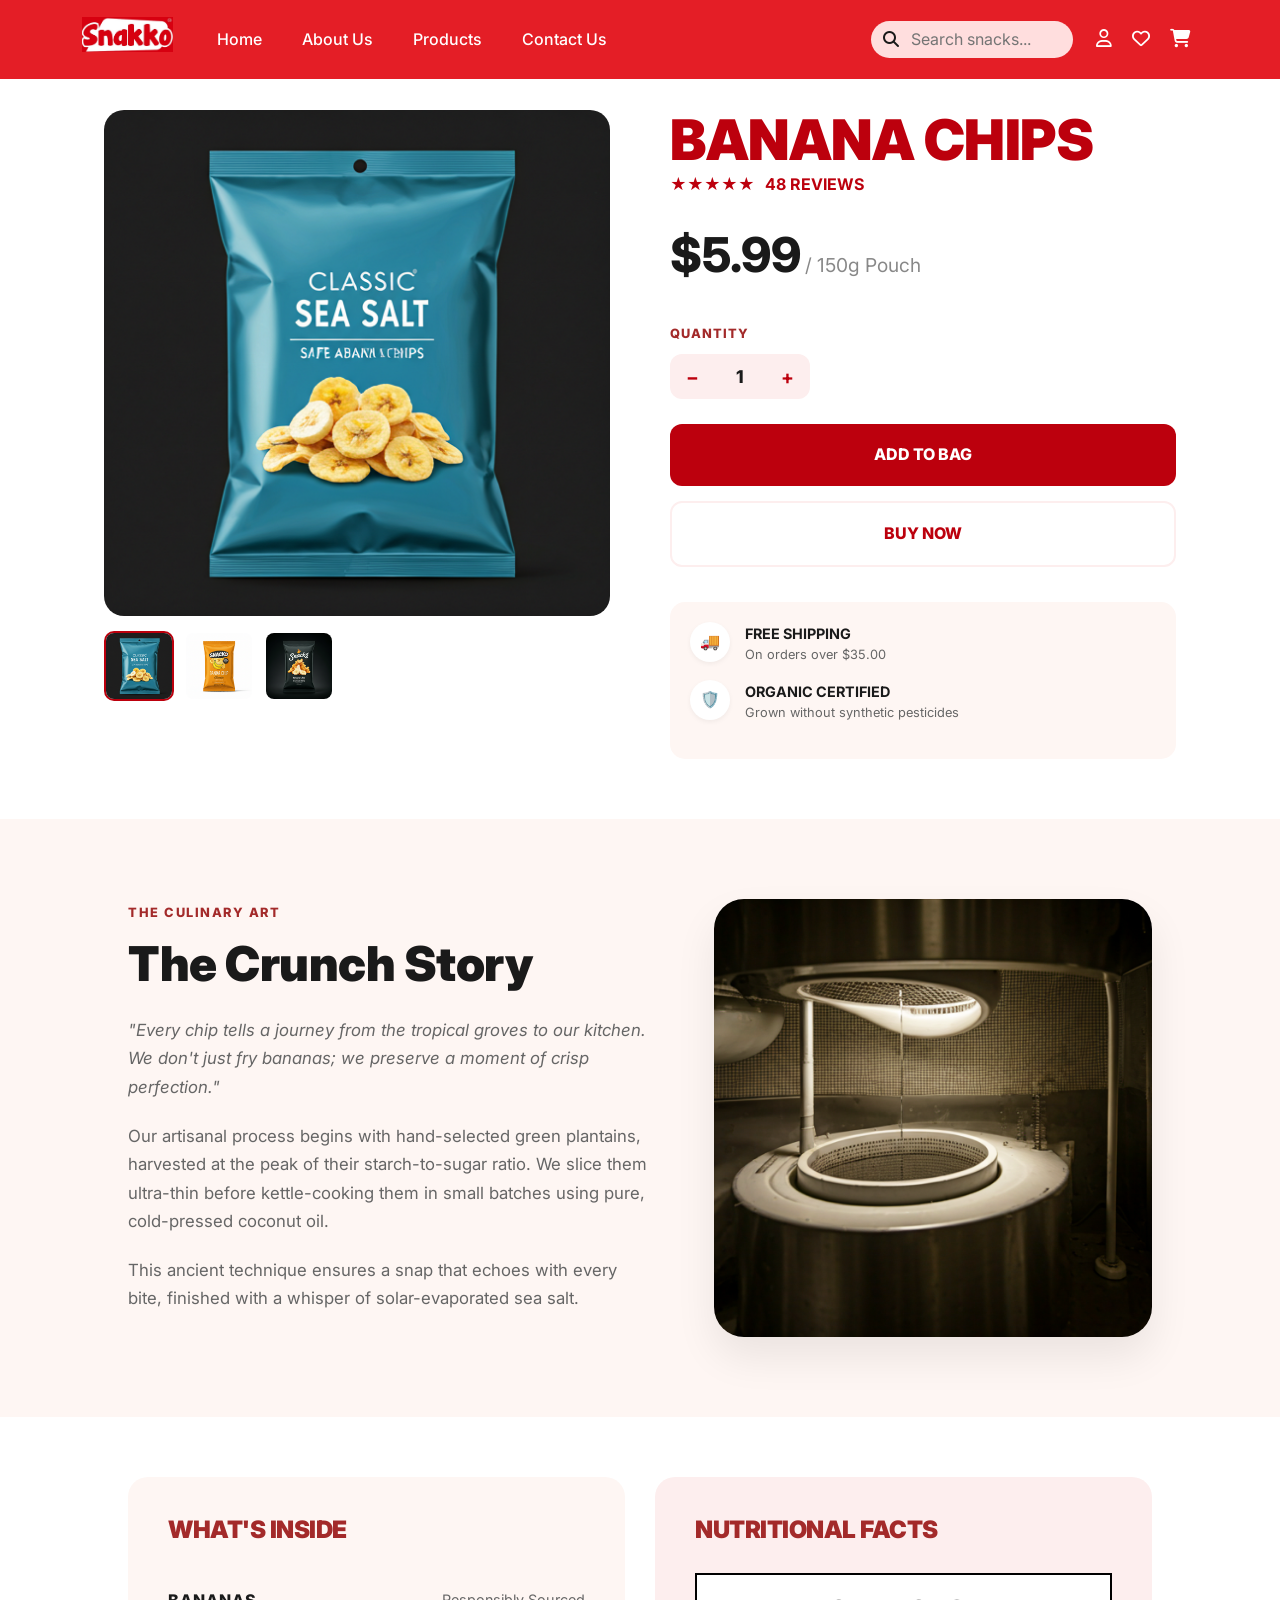
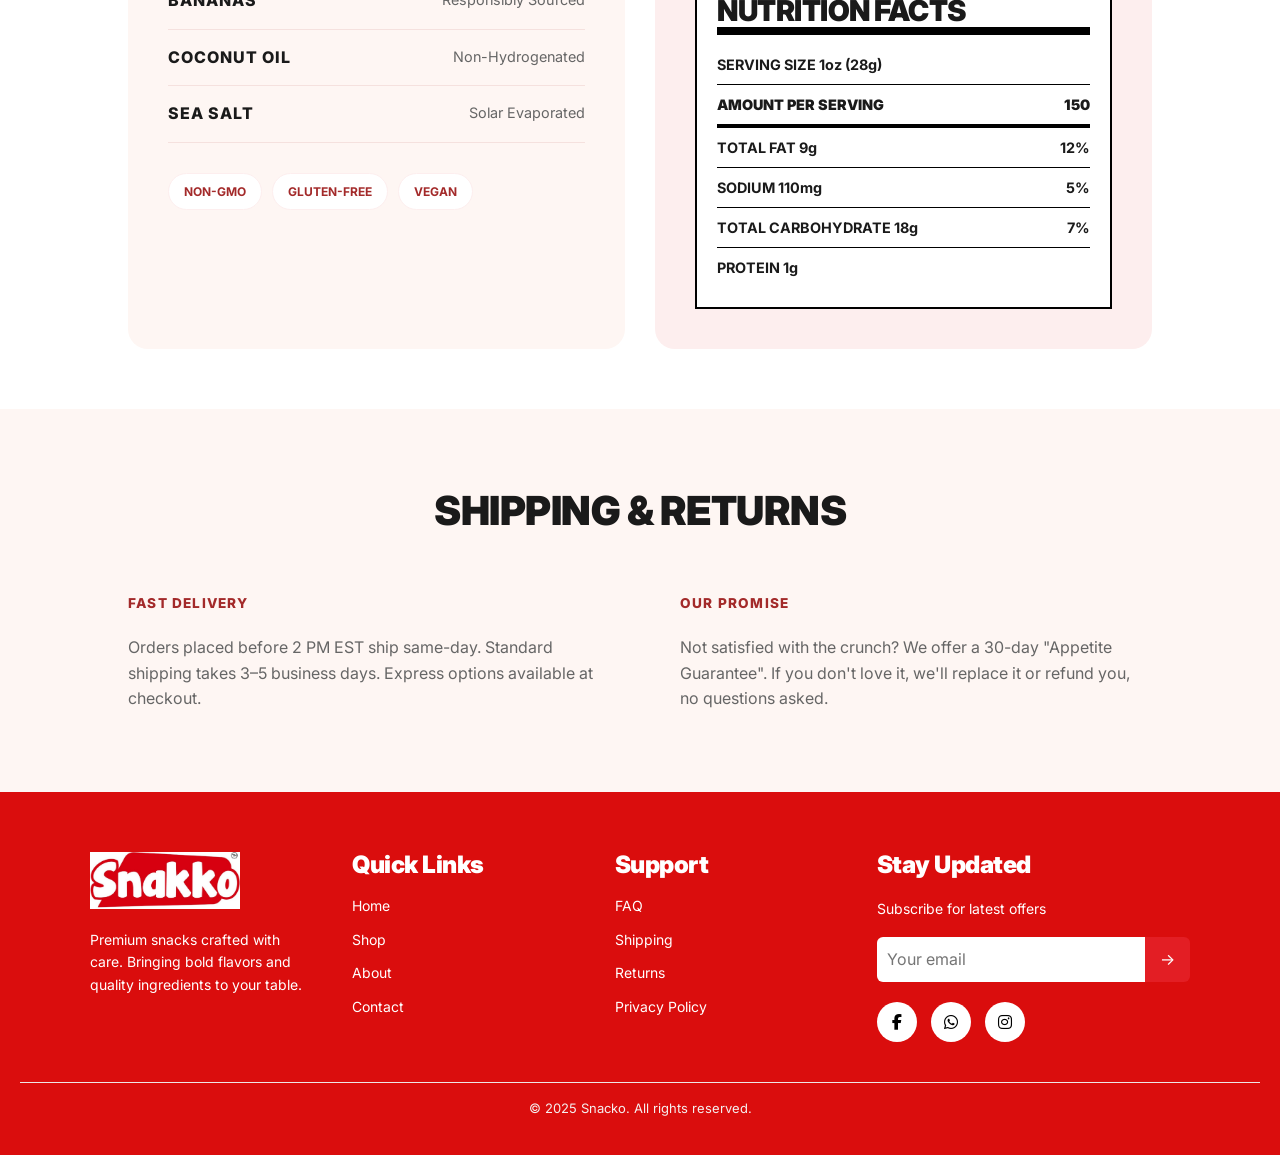
==== product_detail.html @ 6fa53e46 "first commit" ====
<!DOCTYPE html>
<html lang="en">
<head>
    <meta charset="UTF-8">
    <meta name="viewport" content="width=device-width, initial-scale=1.0">
    <title>Snacko</title>
    <link href="https://cdn.jsdelivr.net/npm/bootstrap@5.3.8/dist/css/bootstrap.min.css" rel="stylesheet"
        integrity="sha384-sRIl4kxILFvY47J16cr9ZwB07vP4J8+LH7qKQnuqkuIAvNWLzeN8tE5YBujZqJLB" crossorigin="anonymous">
          <!-- Bootstrap Icons -->
  <link
    rel="stylesheet"
    href="https://cdn.jsdelivr.net/npm/bootstrap-icons@1.11.3/font/bootstrap-icons.min.css"
  />
    <!-- Icons -->
  <link href="https://cdnjs.cloudflare.com/ajax/libs/font-awesome/6.5.0/css/all.min.css" rel="stylesheet">

  
  <link rel="stylesheet" href="https://cdnjs.cloudflare.com/ajax/libs/OwlCarousel2/2.3.4/assets/owl.carousel.min.css">
<link rel="stylesheet" href="https://cdnjs.cloudflare.com/ajax/libs/OwlCarousel2/2.3.4/assets/owl.theme.default.min.css">
        <link rel="stylesheet" href="css/prdt_detail.css">
         <link rel="stylesheet" href="css/nav.css">
</head>


<body>

<nav class="navbar navbar-expand-lg custom-navbar fixed-top">
  <div class="container d-flex align-items-center justify-content-between">

    <!-- Logo -->
    <a class="navbar-brand d-flex align-items-center" href="#">
      <img src="images/redlogo.jpeg" alt="Logo" class="logo">
    </a>

    <!-- Right Side (Mobile Icons + Search + Toggler) -->
    <div class="d-flex align-items-center gap-2">

      <!-- Mobile Search Icon -->
      <div class="mobile-search d-lg-none">
        <i class="fas fa-search" id="searchToggle"></i>
      </div>

      <!-- Icons (Mobile Only) -->
      <div class="icons d-flex d-lg-none align-items-center">
        <i class="far fa-user"></i>
        <i class="far fa-heart"></i>
        <div class="cart-icon">
          <i class="fas fa-shopping-cart"></i>
        </div>
      </div>

      <!-- Toggler -->
      <button class="navbar-toggler border-0 shadow-none p-0"
        type="button"
        data-bs-toggle="collapse"
        data-bs-target="#navbarContent">
        <i class="fas fa-bars text-white"></i>
      </button>

    </div>

    <!-- Menu -->
    <div class="collapse navbar-collapse justify-content-center" id="navbarContent">
      
      <ul class="navbar-nav mb-2 mb-lg-0 text-center">
        <li class="nav-item"><a class="nav-link" href="#">Home</a></li>
        <li class="nav-item"><a class="nav-link" href="#">About Us</a></li>
        <li class="nav-item"><a class="nav-link" href="#">Products</a></li>
        <li class="nav-item"><a class="nav-link" href="#">Contact Us</a></li>
      </ul>

      <!-- Desktop Right Section -->
      <div class="d-lg-flex d-none align-items-center right-section ms-auto">

        <div class="search-box">
          <i class="fas fa-search"></i>
          <input type="text" placeholder="Search snacks...">
        </div>

        <div class="icons">
          <i class="far fa-user"></i>
          <i class="far fa-heart"></i>
          
            <i class="fas fa-shopping-cart"></i>
          
        </div>

      </div>
    </div>

  </div>
</nav>

<!-- ✅ Mobile Search Box OUTSIDE NAVBAR -->
<div class="mobile-search-box" id="mobileSearchBox">
  <input type="text" placeholder="Search snacks...">
</div>









<section class="product-page" style="margin-top: 50px;">
  <div class="product-container">
    
    <div class="product-gallery">
      <div class="main-img-container">
        <img src="images/detail.png" alt="Banana Chips" id="mainImage">
      </div>
      <div class="thumbnail-bar">
        <img src="images/detail.png" alt="View 1" class="active" onclick="changeImage(this)">
        <img src="images/prdt.png" alt="View 2" onclick="changeImage(this)">
        <img src="images/prdt1.png" alt="View 3" onclick="changeImage(this)">
      </div>
    </div>

    <div class="product-details">
      <h1 class="brand-title">BANANA CHIPS</h1>
      
      <div class="rating-row">
        <div class="stars">★★★★★</div>
        <div class="review-text">48 REVIEWS</div>
      </div>

      <div class="price-row">
        <span class="price-val">$5.99</span>
        <span class="unit-val">/ 150g Pouch</span>
      </div>

      <div class="product-info">
  <div class="quantity-container">
    <label for="quantity">QUANTITY</label>
    <div class="quantity-selector">
      <button type="button" class="qty-btn minus" onclick="updateQty(-1)">−</button>
      <input type="number" id="quantity" value="1" min="1" readonly>
      <button type="button" class="qty-btn plus" onclick="updateQty(1)">+</button>
    </div>
  </div>

  
  
  </div>
      <div class="button-group">
        <button class="btn-primary">Add to Bag</button>
        <button class="btn-secondary">BUY NOW</button>
      </div>

      <div class="info-card">
        <div class="info-item">
          <div class="icon-circle">🚚</div>
          <div class="text-block">
            <span class="item-head">FREE SHIPPING</span>
            <p>On orders over $35.00</p>
          </div>
        </div>
        <div class="info-item">
          <div class="icon-circle">🛡️</div>
          <div class="text-block">
            <span class="item-head">ORGANIC CERTIFIED</span>
            <p>Grown without synthetic pesticides</p>
          </div>
        </div>
      </div>
    </div>

  </div>

 
</section>

<section class="crunch-story">
  <div class="crunch-container">
    
    <div class="crunch-text">
      <span class="label">THE CULINARY ART</span>
      <h2>The Crunch Story</h2>
      
      <p class="crunch-quote">
        "Every chip tells a journey from the tropical groves to our kitchen. We don't just fry bananas; we preserve a moment of crisp perfection."
      </p>
      
      <p>Our artisanal process begins with hand-selected green plantains, harvested at the peak of their starch-to-sugar ratio. We slice them ultra-thin before kettle-cooking them in small batches using pure, cold-pressed coconut oil.</p>
      
      <p>This ancient technique ensures a snap that echoes with every bite, finished with a whisper of solar-evaporated sea salt.</p>
    </div>

    <div class="crunch-image">
      <img src="images/detail1.png" alt="Artisanal kettle cooking process" class="story-img">
    </div>

  </div>
</section>





<section class="product-transparency">
  <div class="transparency-container">
    
    <div class="transparency-card ingredients-card">
      <h2 class="section-title">WHAT'S INSIDE</h2>
      
      <div class="ingredient-list">
        <div class="ingredient-item">
          <span class="ingredient-name">BANANAS</span>
          <span class="ingredient-desc">Responsibly Sourced</span>
        </div>
        <div class="ingredient-item">
          <span class="ingredient-name">COCONUT OIL</span>
          <span class="ingredient-desc">Non-Hydrogenated</span>
        </div>
        <div class="ingredient-item">
          <span class="ingredient-name">SEA SALT</span>
          <span class="ingredient-desc">Solar Evaporated</span>
        </div>
      </div>

      <div class="tag-group">
        <span class="tag">NON-GMO</span>
        <span class="tag">GLUTEN-FREE</span>
        <span class="tag">VEGAN</span>
      </div>
    </div>

    <div class="transparency-card nutrition-card">
      <h2 class="section-title">NUTRITIONAL FACTS</h2>
      
      <div class="nutrition-label">
        <h3>NUTRITION FACTS</h3>
        <div class="label-row main-row">
          <span>SERVING SIZE 1oz (28g)</span>
        </div>
        <div class="label-row line-thick">
          <strong>AMOUNT PER SERVING</strong>
          <strong>150</strong>
        </div>
        <div class="label-row">
          <span>TOTAL FAT 9g</span>
          <span>12%</span>
        </div>
        <div class="label-row">
          <span>SODIUM 110mg</span>
          <span>5%</span>
        </div>
        <div class="label-row">
          <span>TOTAL CARBOHYDRATE 18g</span>
          <span>7%</span>
        </div>
        <div class="label-row no-border">
          <span>PROTEIN 1g</span>
        </div>
      </div>
    </div>

  </div>
</section>
<section class="shipping-returns">
  <div class="sr-container">
    <h2 class="sr-main-title">SHIPPING & RETURNS</h2>
    
    <div class="sr-grid">
      <div class="sr-column">
        <span class="sr-label">FAST DELIVERY</span>
        <p>Orders placed before 2 PM EST ship same-day. Standard shipping takes 3–5 business days. Express options available at checkout.</p>
      </div>

      <div class="sr-column">
        <span class="sr-label">OUR PROMISE</span>
        <p>Not satisfied with the crunch? We offer a 30-day "Appetite Guarantee". If you don't love it, we'll replace it or refund you, no questions asked.</p>
      </div>
    </div>
  </div>
</section>






<footer class="footer">
  <div class="footer-container">

    <!-- BRAND -->
    <div class="footer-col">
  <img src="images/whitelogo.jpeg" alt="Snacko Logo" class="footer-logo">

  <p>
    Premium snacks crafted with care. Bringing bold flavors
    and quality ingredients to your table.
  </p>
</div>

    <!-- LINKS -->
    <div class="footer-col">
      <h4>Quick Links</h4>
      <ul>
        <li><a href="#">Home</a></li>
        <li><a href="#">Shop</a></li>
        <li><a href="#">About</a></li>
        <li><a href="#">Contact</a></li>
      </ul>
    </div>

    <!-- SUPPORT -->
    <div class="footer-col">
      <h4>Support</h4>
      <ul>
        <li><a href="#">FAQ</a></li>
        <li><a href="#">Shipping</a></li>
        <li><a href="#">Returns</a></li>
        <li><a href="#">Privacy Policy</a></li>
      </ul>
    </div>

    <!-- NEWSLETTER -->
    <div class="footer-col">
      <h4>Stay Updated</h4>
      <p>Subscribe for latest offers</p>

      <div class="footer-input">
        <input type="email" placeholder="Your email">
        <button>→</button>
      </div>

     <div class="socials">
  <a href="#"><i class="fab fa-facebook-f"></i></a>
  <a href="#"><i class="fab fa-whatsapp"></i></a>
  <a href="#"><i class="fab fa-instagram"></i></a>
</div>
    </div>

  </div>

  <!-- BOTTOM -->
  <div class="footer-bottom">
    <p>© 2025 Snacko. All rights reserved.</p>
  </div>
</footer>


<script src="https://cdn.jsdelivr.net/npm/bootstrap@5.3.2/dist/js/bootstrap.bundle.min.js"></script>
<script src="https://cdnjs.cloudflare.com/ajax/libs/jquery/3.6.0/jquery.min.js"></script>
<script src="https://cdnjs.cloudflare.com/ajax/libs/OwlCarousel2/2.3.4/owl.carousel.min.js"></script>
<script>
window.addEventListener("scroll", function () {
  const navbar = document.querySelector(".custom-navbar");
  navbar.classList.toggle("scrolled", window.scrollY > 50);
});



const searchToggle = document.getElementById("searchToggle");
const searchBox = document.getElementById("mobileSearchBox");

searchToggle.addEventListener("click", () => {
  searchBox.classList.toggle("active");
});

  

function changeImage(element) {
  // Update main image source
  document.getElementById('mainImage').src = element.src;
  
  // Remove 'active' class from all thumbnails
  let thumbs = document.querySelectorAll('.thumbnail-bar img');
  thumbs.forEach(img => img.classList.remove('active'));
  
  // Add 'active' class to clicked thumbnail
  element.classList.add('active');
}









function updateQty(change) {
  const qtyInput = document.getElementById('quantity');
  let currentVal = parseInt(qtyInput.value);
  
  let newVal = currentVal + change;
  
  // Prevent quantity from going below 1
  if (newVal >= 1) {
    qtyInput.value = newVal;
  }
}

</script>
</body>
</html>
---- css/prdt_detail.css ----
:root {
  --brand-red: #bc000d;
  --soft-pink: #fef6f3;
  --border-pink: #fdeeee;
}

.product-page {
  padding: 60px 5%;
  max-width: 1200px;
  margin: 0 auto;
  font-family: 'Inter', sans-serif;
}

.product-container {
  display: grid;
  grid-template-columns: 1fr 1fr;
  gap: 60px;
  align-items: start;
}

/* Gallery Styles */
.main-img-container img {
  width: 100%;
  border-radius: 20px;
}

.thumbnail-bar {
  display: flex;
  gap: 10px;
  margin-top: 15px;
}

.thumbnail-bar img {
  width: 70px;
  height: 70px;
  object-fit: cover;
  border-radius: 10px;
  cursor: pointer;
  border: 2px solid transparent;
}

.thumbnail-bar img.active {
  border-color: var(--brand-red);
}

/* Info Styles */
.brand-title {
  color: var(--brand-red);
  font-size: 3.5rem;
  font-weight: 900;
  margin: 0;
}

.rating-row {
  display: flex;
  gap: 10px;
  color: var(--brand-red);
  font-weight: 700;
  margin-bottom: 20px;
}

.price-row {
  margin-bottom: 30px;
}

.price-val {
  font-size: 3rem;
  font-weight: 800;
}

.unit-val {
  color: #888;
  font-size: 1.2rem;
}

/* Buttons */
.button-group {
  display: flex;
  flex-direction: column;
  gap: 15px;
  margin-bottom: 35px;
}

.btn-primary, .btn-secondary {
  padding: 18px;
  border-radius: 12px;
  font-weight: 800;
  font-size: 1rem;
  text-transform: uppercase;
  cursor: pointer;
  transition: 0.2s;
}

.btn-primary {
  background: var(--brand-red);
  color: #fff;
  border: none;
}

.btn-secondary {
  background: transparent;
  color: var(--brand-red);
  border: 2px solid var(--border-pink);
}

/* Info Card */
.info-card {
  background: var(--soft-pink);
  padding: 20px;
  border-radius: 15px;
}

.info-item {
  display: flex;
  gap: 15px;
  margin-bottom: 15px;
}

.icon-circle {
  width: 40px;
  height: 40px;
  background: #fff;
  border-radius: 50%;
  display: flex;
  align-items: center;
  justify-content: center;
  box-shadow: 0 2px 5px rgba(0,0,0,0.05);
}

.item-head {
  font-weight: 700;
  font-size: 0.9rem;
  display: block;
}

.text-block p {
  margin: 0;
  font-size: 0.8rem;
  color: #666;
}


/* --- MOBILE RESPONSIVE --- */
@media (max-width: 850px) {
  .product-container {
    grid-template-columns: 1fr;
    gap: 30px;
  }
  
  .brand-title {
    font-size: 2.5rem;
    text-align: center;
  }

  .price-row, .rating-row {
    justify-content: center;
    display: flex;
  }

  .thumbnail-bar {
    justify-content: center;
  }
}


.quantity-container {
  margin-bottom: 25px;
}

.quantity-container label {
  display: block;
  font-size: 0.8rem;
  font-weight: 800;
  color: #a32a2a; /* Matching brand red */
  margin-bottom: 10px;
  letter-spacing: 1px;
}

.quantity-selector {
  display: flex;
  align-items: center;
  background: #fdeeee; /* Soft pink background */
  width: fit-content;
  border-radius: 12px;
  overflow: hidden;
}

.qty-btn {
  background: transparent;
  border: none;
  width: 45px;
  height: 45px;
  font-size: 1.2rem;
  font-weight: 700;
  cursor: pointer;
  color: #bc000d;
  transition: background 0.2s;
}

.qty-btn:hover {
  background: rgba(188, 0, 13, 0.05);
}

.quantity-selector input {
  width: 50px;
  border: none;
  background: transparent;
  text-align: center;
  font-size: 1.1rem;
  font-weight: 800;
  color: #1a1a1a;
  outline: none;
  /* Hide arrows */
  -moz-appearance: textfield;
}

.quantity-selector input::-webkit-outer-spin-button,
.quantity-selector input::-webkit-inner-spin-button {
  -webkit-appearance: none;
  margin: 0;
}

/* Mobile Alignment */
@media (max-width: 850px) {
  .quantity-container {
    display: flex;
    flex-direction: column;
    align-items: center;
  }
}
















.crunch-story {
  background-color: #fef6f3; /* Matching the brand's light blush background */
  padding: 80px 10%;
  font-family: 'Inter', sans-serif;
}

.crunch-container {
  display: flex;
  align-items: center;
  gap: 60px;
}

/* TEXT SIDE */
.crunch-text {
  flex: 1.2; /* Text takes slightly more space */
}

.label {
  color: #a32a2a;
  font-weight: 800;
  font-size: 0.8rem;
  letter-spacing: 1.5px;
  display: block;
  margin-bottom: 15px;
  text-transform: uppercase;
}

.crunch-text h2 {
  font-size: 3rem;
  font-weight: 900;
  color: #1a1a1a;
  margin-bottom: 25px;
}

.crunch-quote {
  font-style: italic;
  font-size: 1.1rem;
  line-height: 1.6;
  color: #444;
  margin-bottom: 25px;
  padding-left: 0; /* Aligning with the image design */
}

.crunch-text p {
  color: #666;
  line-height: 1.7;
  margin-bottom: 20px;
  font-size: 1.05rem;
}

/* IMAGE SIDE */
.crunch-image {
  flex: 1;
}

.story-img {
  width: 100%;
  border-radius: 30px; /* Large rounded corners from the image */
  display: block;
  box-shadow: 0 20px 40px rgba(0,0,0,0.08);
}

/* --- RESPONSIVE DESIGN --- */

@media (max-width: 992px) {
  .crunch-container {
    flex-direction: column-reverse; /* Stacks image on TOP of text for mobile */
    gap: 40px;
    text-align: center;
  }

  .crunch-text h2 {
    font-size: 2.5rem;
  }
}

@media (max-width: 576px) {
  .crunch-story {
    padding: 60px 20px;
  }

  .crunch-text h2 {
    font-size: 2rem;
  }
  
  .story-img {
    border-radius: 20px;
  }
}














.product-transparency {
  background-color: #fff;
  padding: 60px 10%;
  font-family: 'Inter', sans-serif;
}

.transparency-container {
  display: grid;
  grid-template-columns: 1fr 1fr;
  gap: 30px;
}

.transparency-card {
  padding: 40px;
  border-radius: 20px;
}

.ingredients-card {
  background-color: #fef6f3; /* Light blush from image */
}

.nutrition-card {
  background-color: #fdeeee; /* Slightly darker pink from image */
}

.section-title {
  color: #a32a2a;
  font-size: 1.5rem;
  font-weight: 900;
  margin-bottom: 30px;
}

/* Ingredients List Styles */
.ingredient-item {
  display: flex;
  justify-content: space-between;
  padding: 15px 0;
  border-bottom: 1px solid rgba(163, 42, 42, 0.1);
}

.ingredient-name {
  font-weight: 800;
  letter-spacing: 1px;
}

.ingredient-desc {
  color: #666;
  font-size: 0.9rem;
}

.tag-group {
  margin-top: 30px;
  display: flex;
  gap: 10px;
}

.tag {
  background: white;
  color: #a32a2a;
  padding: 8px 15px;
  border-radius: 20px;
  font-size: 0.75rem;
  font-weight: 700;
  border: 1px solid #fdeeee;
}

/* Nutrition Label Styles */
.nutrition-label {
  background: white;
  border: 2px solid #000;
  padding: 20px;
  font-family: 'Helvetica', sans-serif; /* Classic label font */
}

.nutrition-label h3 {
  font-size: 1.8rem;
  font-weight: 900;
  margin: 0 0 10px 0;
  border-bottom: 8px solid #000;
}

.label-row {
  display: flex;
  justify-content: space-between;
  padding: 8px 0;
  border-bottom: 1px solid #000;
  font-size: 0.9rem;
  font-weight: 700;
}

.line-thick { border-bottom-width: 4px; }
.no-border { border-bottom: none; }

/* RESPONSIVE DESIGN */
@media (max-width: 992px) {
  .transparency-container {
    grid-template-columns: 1fr;
  }
}

@media (max-width: 576px) {
  .product-transparency {
    padding: 40px 15px;
  }
  
  .transparency-card {
    padding: 25px;
  }

  .tag-group {
    flex-wrap: wrap;
  }
}











.shipping-returns {
  background-color: #fef6f3; /* Matching the soft brand background */
  padding: 80px 10%;
  font-family: 'Inter', sans-serif;
  text-align: center;
}

.sr-container {
  max-width: 1100px;
  margin: 0 auto;
}

.sr-main-title {
  font-size: 2.5rem;
  font-weight: 900;
  color: #1a1a1a;
  margin-bottom: 60px;
  letter-spacing: -0.5px;
}

.sr-grid {
  display: grid;
  grid-template-columns: 1fr 1fr;
  gap: 80px; /* Generous space between columns */
  text-align: left; /* Text remains left-aligned inside columns */
}

.sr-label {
  color: #a32a2a; /* Brand Red */
  font-weight: 800;
  font-size: 0.85rem;
  letter-spacing: 1.2px;
  display: block;
  margin-bottom: 20px;
  text-transform: uppercase;
}

.sr-column p {
  color: #666;
  line-height: 1.6;
  font-size: 1rem;
  margin: 0;
}

/* --- RESPONSIVE DESIGN --- */

@media (max-width: 992px) {
  .sr-grid {
    gap: 40px;
  }
  
  .sr-main-title {
    font-size: 2rem;
  }
}

@media (max-width: 768px) {
  .shipping-returns {
    padding: 60px 20px;
  }

  .sr-grid {
    grid-template-columns: 1fr; /* Stack columns on mobile */
    gap: 40px;
    text-align: center; /* Center text on mobile for better balance */
  }

  .sr-main-title {
    margin-bottom: 40px;
  }
}
---- css/nav.css ----
/* Import Inter from Google Fonts */
@import url('https://fonts.googleapis.com/css2?family=Inter:wght@400;500;600;700;800;900&display=swap');

/* Apply to the entire project */
* {
  margin: 0;
  padding: 0;
  box-sizing: border-box;
  font-family: 'Inter', sans-serif; /* This makes all text use the same font */
  -webkit-font-smoothing: antialiased;
  -moz-osx-font-smoothing: grayscale;
}

/* Base styles for standard elements to ensure consistency */
body {
  line-height: 1.6;
  color: #1a1a1a;
  background-color: #ffffff;
}

h1, h2, h3, h4, h5, h6 {
  font-weight: 900; /* Keeps your headings bold and punchy like the brand */
  line-height: 1.1;
  letter-spacing: -0.5px;
}

a {
  text-decoration: none;
  color: inherit;
  font-family: 'Inter', sans-serif;
}

button, input, textarea, select {
  font-family: 'Inter', sans-serif; /* Prevents browsers from using default fonts in forms */
}


/* Navbar Background */
.custom-navbar {
  background-color: #e41e26;
  padding: 12px 0;
  z-index: 999;

  transition: all 0.3s ease; /* smooth transition */
}

/* Add glass + shadow on scroll */
.custom-navbar.scrolled {
  background-color: rgba(228, 30, 38, 0.95);
  backdrop-filter: blur(8px);
  box-shadow: 0 4px 20px rgba(0,0,0,0.15);
}

/* Logo */
.logo {
  height: 35px;
  margin-right: 8px;
  transition: transform 0.3s ease;
}

.logo:hover {
  transform: scale(1.05);
}

.logo-text {
  color: #fff;
  font-weight: 600;
  font-size: 18px;
}

/* Menu Links */
.navbar-nav .nav-link {
  color: #fff;
  margin: 0 12px;
  font-weight: 500;
  position: relative;
  transition: all 0.3s ease;
}

/* Smooth underline animation */
.navbar-nav .nav-link::after {
  content: "";
  position: absolute;
  width: 0%;
  height: 1px;
  background: #fff;
  left: 0;
  bottom: -2px;
  transition: width 0.2s ease;
}

.navbar-nav .nav-link:hover::after {
  width: 100%;
}

.navbar-nav .nav-link:hover {
  opacity: 0.85;
}

/* Active */
.navbar-nav .nav-link.active::after {
  width: 30%;
  left: 50%;
  transform: translateX(-50%)
}

/* Search Box */
.search-box {
  background: #ffdede;
  border-radius: 25px;
  padding: 6px 12px;
  align-items: center;
  margin-right: 15px;

  transition: all 0.3s ease;
}

.search-box:hover {
  background: rgba(255,255,255,0.3);
}

.search-box input {
  border: none;
  outline: none;
  background: transparent;
  color: #fff;
  margin-left: 8px;
  width: 150px;
}

/* Icons */
.icons i {
  color: #fff;
  margin: 0 8px;
  font-size: 18px;
  cursor: pointer;
  transition: all 0.3s ease;
}

.icons i:hover {
  transform: translateY(-2px) scale(1.1);
  color: #ffdede;
}

/* Cart Badge */
.cart-icon {
  position: relative;
}

.cart-icon .badge {
  position: absolute;
  top: -8px;
  right: -8px;
  background: #fff;
  color: #e41e26;
  font-size: 10px;
  border-radius: 50%;
  padding: 3px 6px;

  animation: pulse 2s infinite;
}

/* Badge pulse animation */
@keyframes pulse {
  0% { transform: scale(1); }
  50% { transform: scale(1.2); }
  100% { transform: scale(1); }
}

/* Toggler animation */
.navbar-toggler {
  transition: transform 0.3s ease;
}

.navbar-toggler:hover {
  transform: rotate(90deg);
}

/* Mobile Styles */
@media (max-width: 991px) {
  .search-box {
    display: none;
  }

  .navbar-collapse {
    background: #e41e26;
    padding: 15px;
    border-radius: 10px;
    margin-top: 10px;

    animation: slideDown 0.3s ease;
  }

  .navbar-nav .nav-link {
    margin: 10px 0;
  }

  .icons i {
    font-size: 16px;
    margin: 0 5px;
  }

  .cart-icon .badge {
    font-size: 9px;
    padding: 2px 5px;
  }
}

/* Mobile dropdown animation */
@keyframes slideDown {
  from {
    opacity: 0;
    transform: translateY(-10px);
  }
  to {
    opacity: 1;
    transform: translateY(0);
  }
}







/* Mobile Search Box */
.mobile-search-box {
  position: fixed;
  top: 70px;
  left: 0;
  width: 100%;
  background: #e41e26;
  padding: 10px 15px;

  transform: translateY(-100%);
  transition: 0.3s ease;
  z-index: 998;
}

.mobile-search-box input {
  width: 100%;
  padding: 10px;
  border-radius: 8px;
  border: none;
  outline: none;
}

/* Show class */
.mobile-search-box.active {
  transform: translateY(0);
}

/* Icon */
.mobile-search i {
  color: #fff;
  font-size: 18px;
  cursor: pointer;
}
.footer-logo {
  max-width: 150px;
  height: auto;
}









/* FOOTER */
.footer {
  background: #da0d0d;
  color: #161616;
  padding: 60px 20px 20px;
}

/* CONTAINER */
.footer-container {
  display: grid;
  grid-template-columns: repeat(4, 1fr);
  gap: 40px;
  max-width: 1100px;
  margin: auto;
}

/* LOGO */
.logo {
  color: #fff;
  font-size: 22px;
  margin-bottom: 10px;
}

/* TEXT */
.footer-col p {
  font-size: 14px;
  color: #fff;
  line-height: 1.6;
  margin-top: 20px;
}

/* HEADINGS */
.footer-col h4 {
  color: #fff;
  margin-bottom: 15px;
}

/* LINKS */
.footer-col ul {
  list-style: none;
  padding: 0;
}

.footer-col ul li {
  margin-bottom: 8px;
}

.footer-col ul li a {
  text-decoration: none;
  color: #fff;
  font-size: 14px;
  transition: 0.3s;
}

.footer-col ul li a:hover {
  color: #070707;
}

/* INPUT */
.footer-input {
  display: flex;
  margin-top: 10px;
}

.footer-input input {
  padding: 10px;
  border: none;
  outline: none;
  flex: 1;
  border-radius: 6px 0 0 6px;
}

.footer-input button {
  background: #e31e24;
  color: #fff;
  border: none;
  padding: 0 15px;
  border-radius: 0 6px 6px 0;
  cursor: pointer;
}

/* SOCIAL */
.socials a {
  margin-top: 20px;
  display: inline-flex;
  align-items: center;
  justify-content: center;
  width: 40px;
  height: 40px;
  background: #fff;
  border-radius: 50%;
  color: #000;
  margin-right: 10px;
  font-size: 16px;
  transition: 0.3s;
}

.socials a:hover {
  background: #e31e24;
  transform: translateY(-3px);
}
/* BOTTOM */
.footer-bottom {
  text-align: center;
  margin-top: 40px;
  border-top: 1px solid #eee7e7;
  padding-top: 15px;
  font-size: 13px;
  color: #f5efef;
}

/* ===================== */
/* TABLET */
/* ===================== */
@media (max-width: 992px) {
  .footer-container {
    grid-template-columns: repeat(2, 1fr);
  }
}

/* ===================== */
/* MOBILE */
/* ===================== */
@media (max-width: 576px) {
  .footer-container {
    grid-template-columns: 1fr;
    text-align: center;
  }

  .footer-input {
    justify-content: center;
  }

  .footer-input input {
    border-radius: 6px 0 0 6px;
  }

  .socials {
    justify-content: center;
  }
}
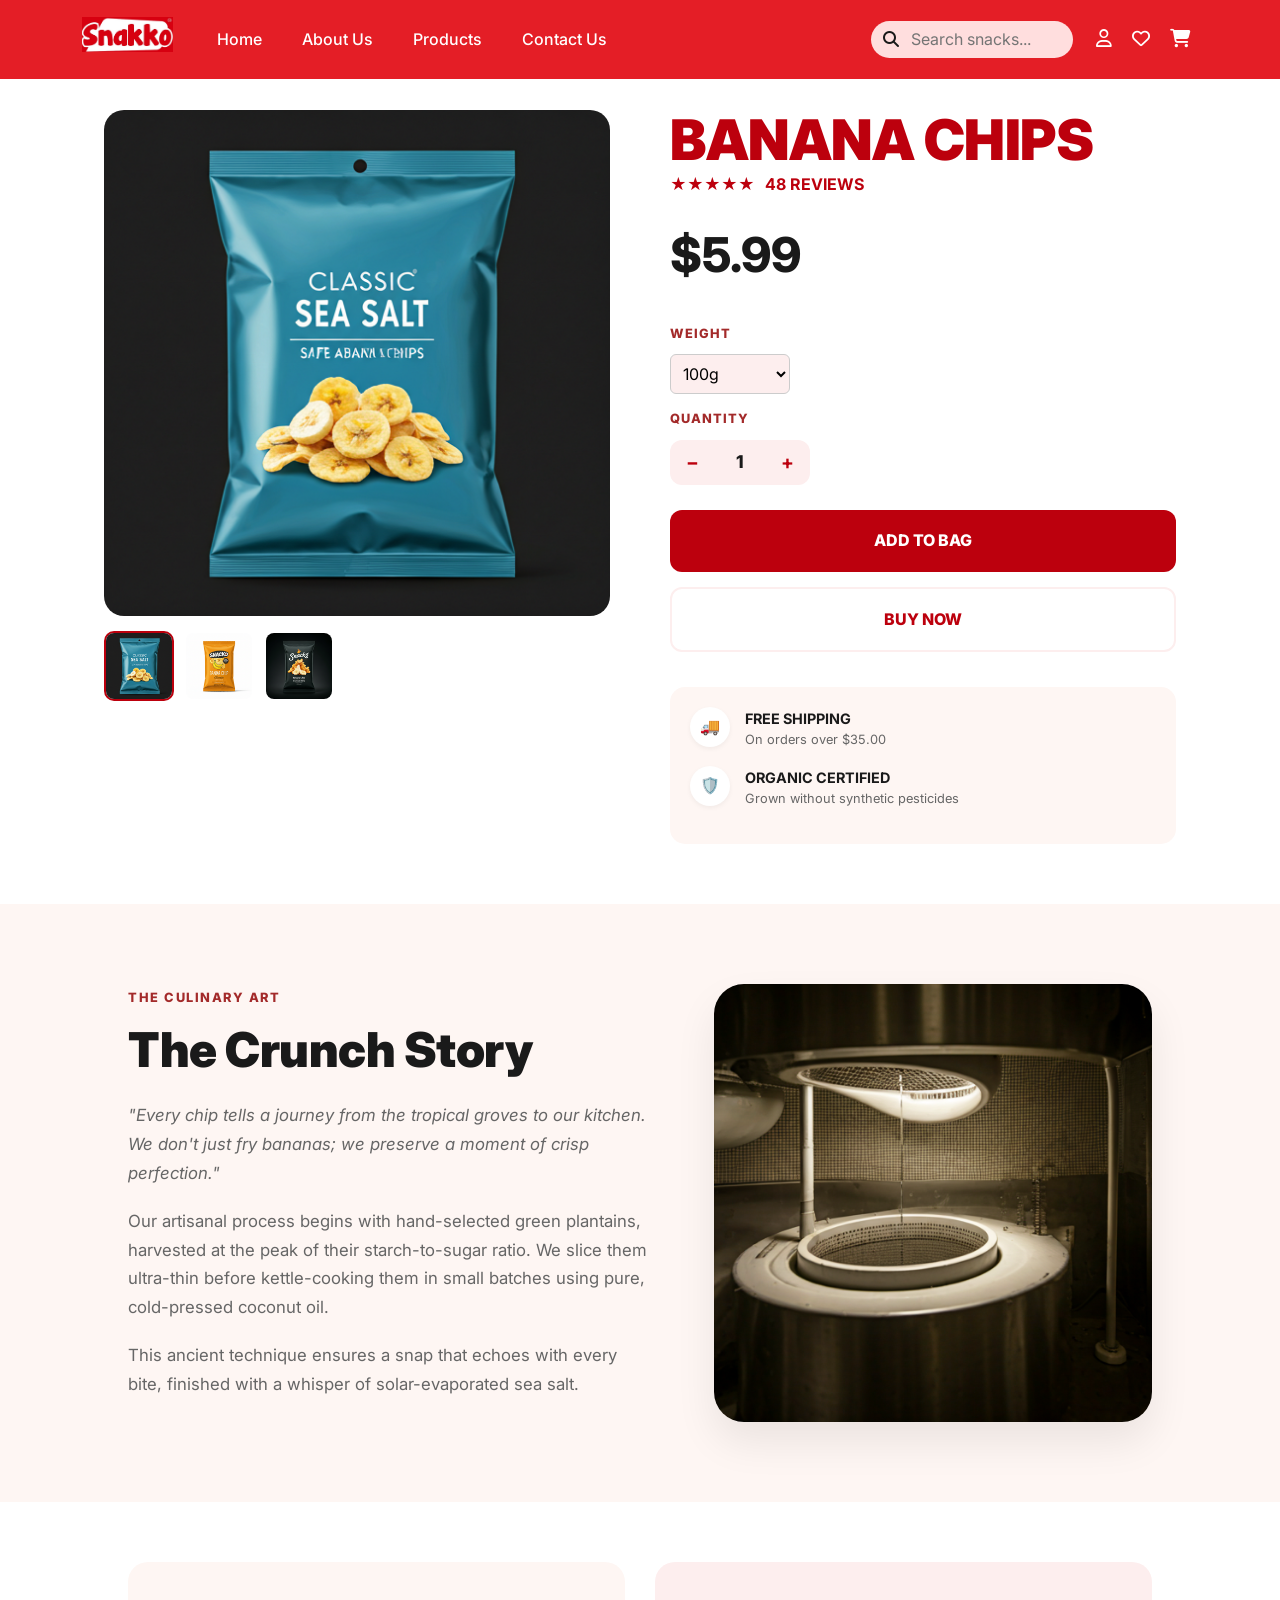
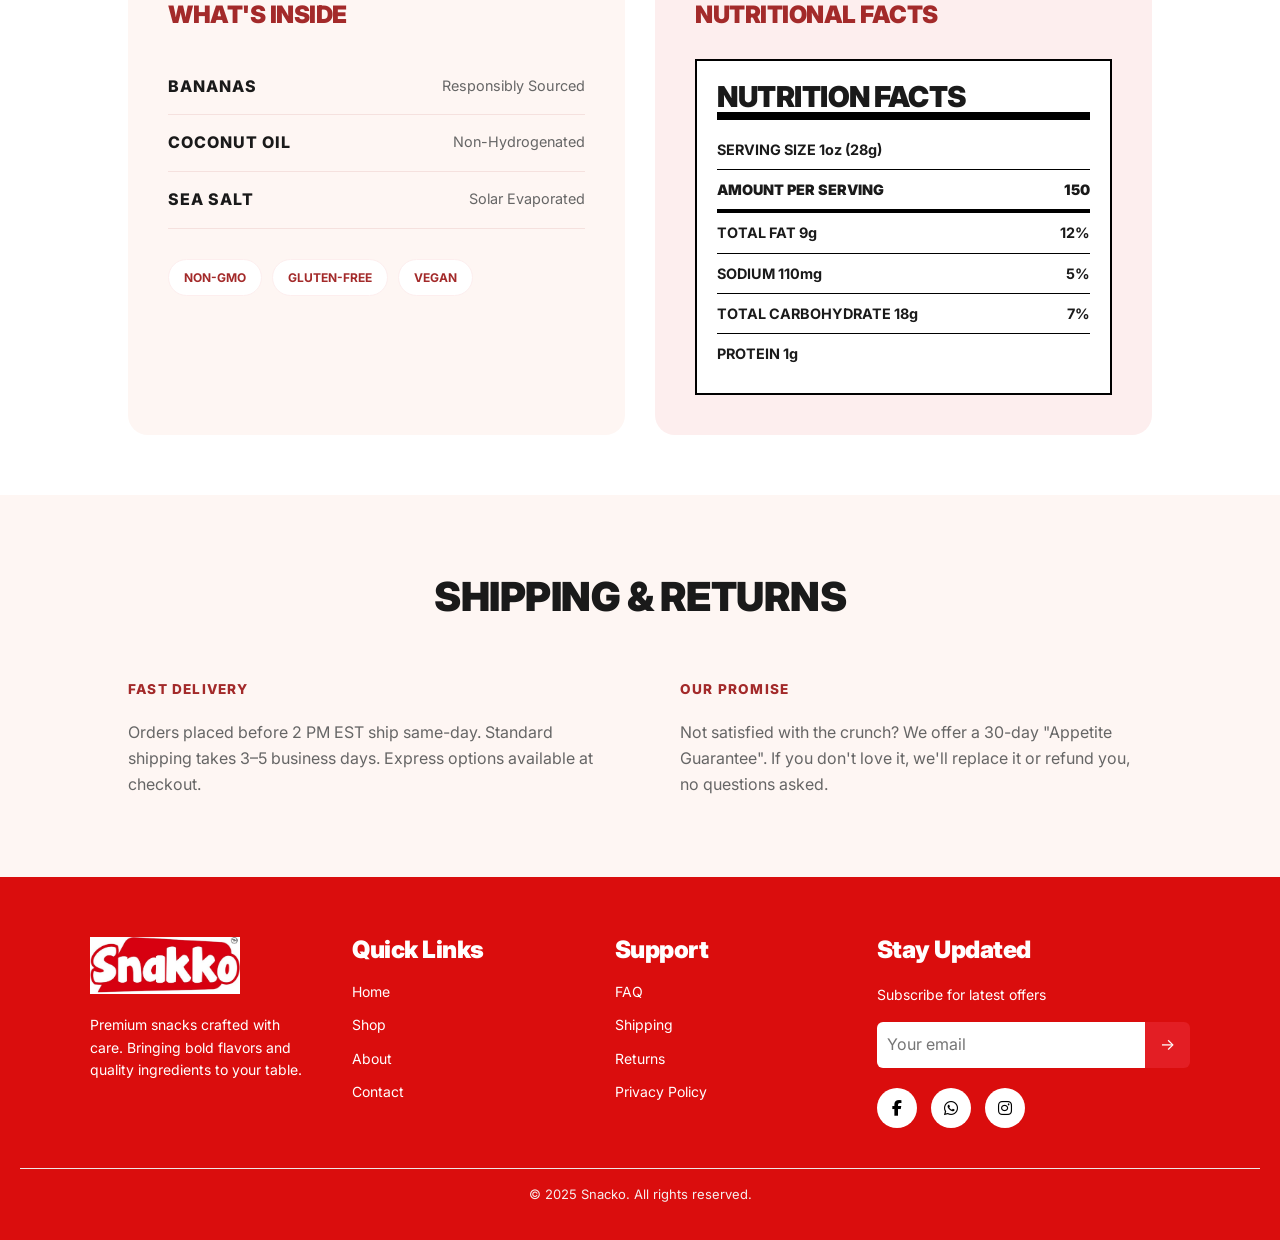
==== commit 155778c5: "updated files" ====
--- a/product_detail.html
+++ b/product_detail.html
@@ -118,7 +118,7 @@
       </div>
     </div>
 
-    <div class="product-details">
+<div class="product-details">
       <h1 class="brand-title">BANANA CHIPS</h1>
       
       <div class="rating-row">
@@ -128,8 +128,18 @@
 
       <div class="price-row">
         <span class="price-val">$5.99</span>
-        <span class="unit-val">/ 150g Pouch</span>
-      </div>
+        
+      </div>
+
+       <div class="weight-container">
+    <label for="weight">WEIGHT</label>
+    <select id="weight" class="weight-select">
+      <option value="100">100g</option>
+      <option value="250">250g</option>
+      <option value="500">500g</option>
+      <option value="1000">1kg</option>
+    </select>
+  </div>
 
       <div class="product-info">
   <div class="quantity-container">
--- a/css/prdt_detail.css
+++ b/css/prdt_detail.css
@@ -541,4 +541,62 @@
   .sr-main-title {
     margin-bottom: 40px;
   }
+}
+
+
+
+
+
+
+
+
+
+
+
+
+
+.weight-container {
+  margin-bottom: 15px;
+}
+
+.weight-container label {
+  
+  margin-bottom: 5px;
+  display: block;
+  font-size: 0.8rem;
+  font-weight: 800;
+  color: #a32a2a; /* Matching brand red */
+  margin-bottom: 10px;
+  letter-spacing: 1px;
+}
+
+.weight-select {
+  width: 120px;
+  padding: 8px;
+  border-radius: 6px;
+  border: 1px solid #ccc;
+  cursor: pointer;
+
+display: flex;
+  align-items: center;
+  background: #fdeeee; /* Soft pink background */
+  
+
+}
+
+
+
+@media (max-width: 768px) {
+
+  .weight-container {
+    display: flex;
+    flex-direction: column;
+    align-items: center;
+    text-align: center;
+  }
+
+  .weight-select {
+    margin: 0 auto;
+  }
+
 }
--- a/css/nav.css
+++ b/css/nav.css
@@ -167,14 +167,7 @@
   100% { transform: scale(1); }
 }
 
-/* Toggler animation */
-.navbar-toggler {
-  transition: transform 0.3s ease;
-}
-
-.navbar-toggler:hover {
-  transform: rotate(90deg);
-}
+
 
 /* Mobile Styles */
 @media (max-width: 991px) {
